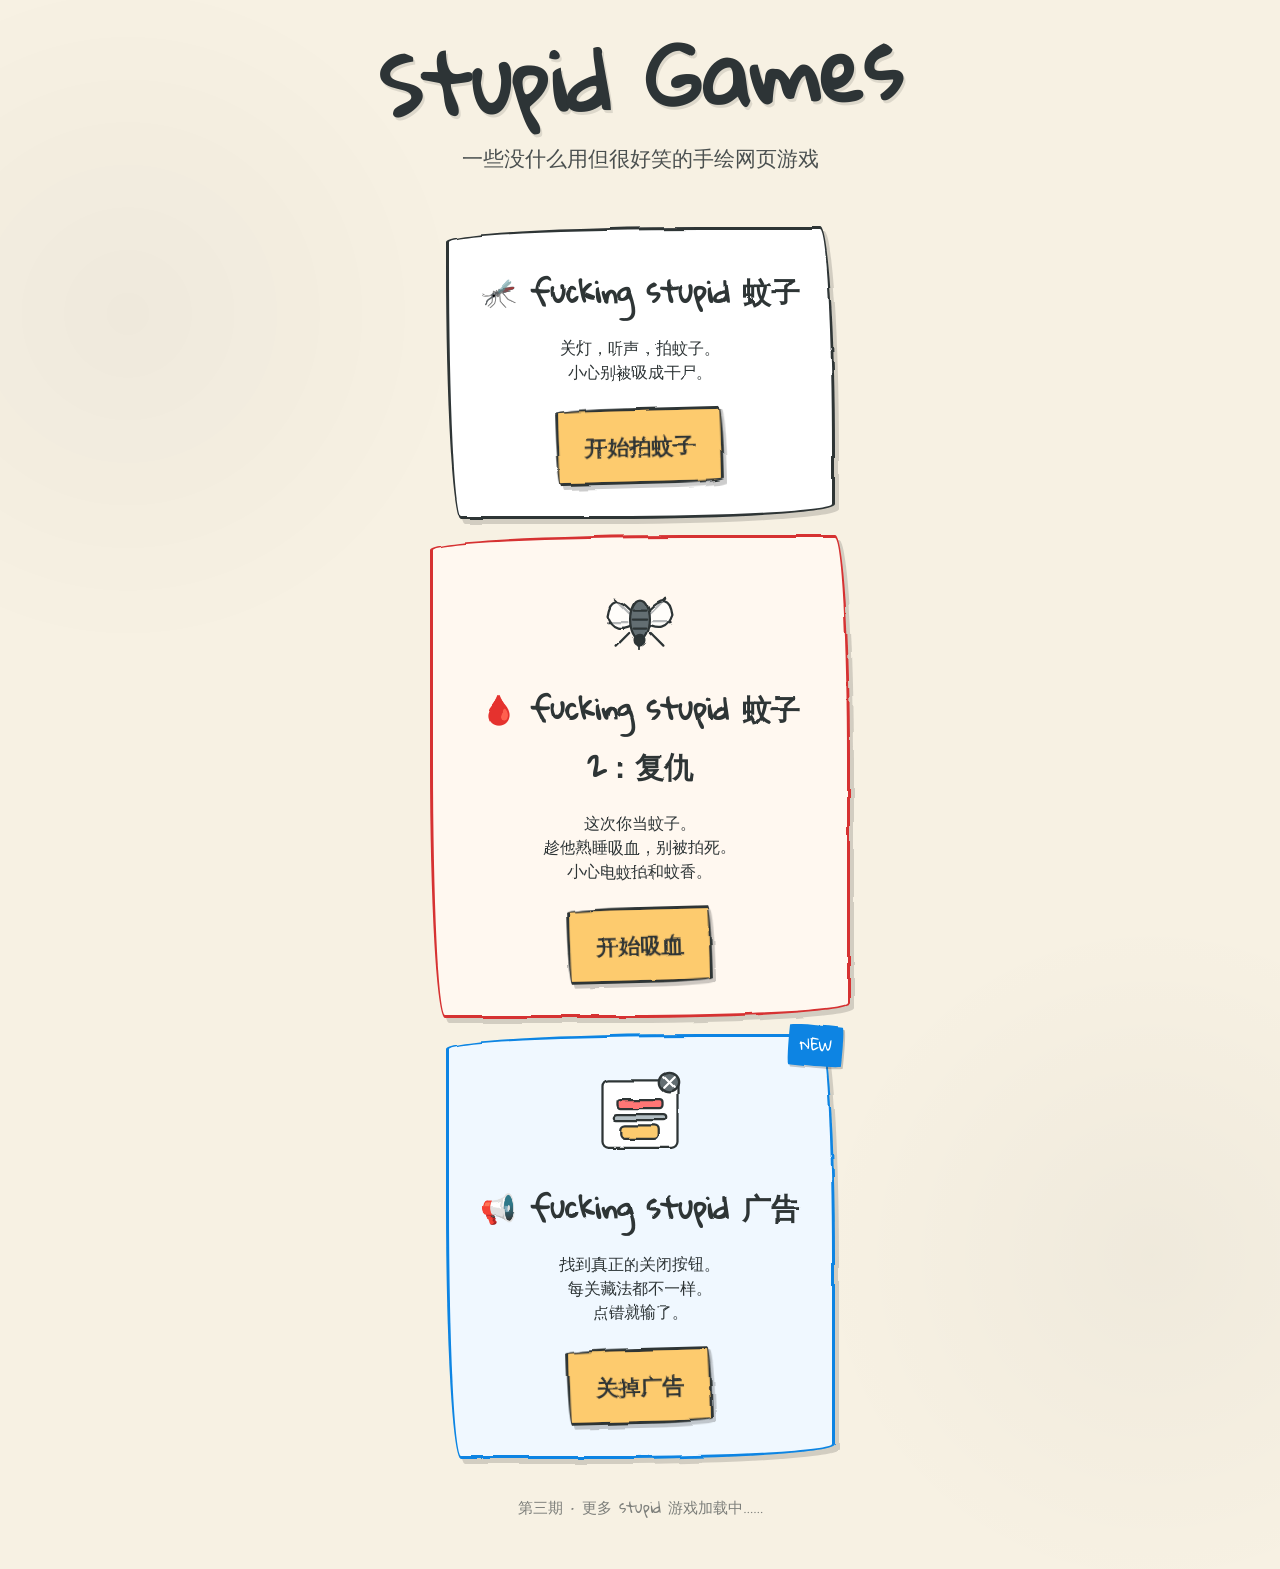
==== index.html @ 65eeae97 "Initial commit" ====
<!DOCTYPE html>
<html lang="zh-CN">
<head>
  <meta charset="UTF-8" />
  <meta name="viewport" content="width=device-width, initial-scale=1.0" />
  <title>Stupid Games — 手绘网页游戏</title>
  <link rel="preconnect" href="https://fonts.googleapis.com">
  <link rel="preconnect" href="https://fonts.gstatic.com" crossorigin>
  <link href="https://fonts.googleapis.com/css2?family=Gloria+Hallelujah&display=swap" rel="stylesheet">
  <link rel="stylesheet" href="shared/styles.css" />
</head>
<body>
  <main class="center-flex">
    <div class="container" style="text-align:center;">
      <h1 class="title-scribble">Stupid Games</h1>
      <p class="subtitle">一些没什么用但很好笑的手绘网页游戏</p>

      <section class="rough-box" style="padding:2rem; margin-top:1rem; display:inline-block; max-width:420px;">
        <h2 style="margin:0 0 1rem; font-size:1.8rem;">🦟 fucking stupid 蚊子</h2>
        <p style="margin:0 0 1.5rem; line-height:1.5;">
          关灯，听声，拍蚊子。<br>
          小心别被吸成干尸。
        </p>
        <a href="games/mosquito/" class="btn-hand">开始拍蚊子</a>
      </section>

      <section class="rough-box" style="padding:2rem; margin-top:1rem; display:inline-block; max-width:420px; background:#fff8f0; border-color:var(--blood);">
        <img src="assets/mosquito2/mosquito.svg" alt="蚊子 2 预览" style="width:90px; height:90px; margin-bottom:0.6rem; filter:url(#rough-filter); animation:preview-flutter 0.12s infinite alternate;" />
        <h2 style="margin:0 0 1rem; font-size:1.8rem;">🩸 fucking stupid 蚊子 2：复仇</h2>
        <p style="margin:0 0 1.5rem; line-height:1.5;">
          这次你当蚊子。<br>
          趁他熟睡吸血，别被拍死。<br>
          小心电蚊拍和蚊香。
        </p>
        <a href="games/mosquito2/" class="btn-hand">开始吸血</a>
      </section>

      <section class="rough-box" style="padding:2rem; margin-top:1rem; display:inline-block; max-width:420px; background:#f0f8ff; border-color:#0984e3;">
        <span style="position:absolute; top:-12px; right:-12px; background:#0984e3; color:#fff; padding:0.3rem 0.7rem; border-radius:255px 15px 225px 15px / 15px 225px 15px 255px; font-size:0.95rem; transform:rotate(6deg); box-shadow:2px 2px 0 rgba(0,0,0,0.2);">NEW</span>
        <img src="assets/ad/ad.svg" alt="广告游戏预览" style="width:90px; height:90px; margin-bottom:0.6rem; filter:url(#rough-filter);" />
        <h2 style="margin:0 0 1rem; font-size:1.8rem;">📢 fucking stupid 广告</h2>
        <p style="margin:0 0 1.5rem; line-height:1.5;">
          找到真正的关闭按钮。<br>
          每关藏法都不一样。<br>
          点错就输了。
        </p>
        <a href="games/ad/" class="btn-hand">关掉广告</a>
      </section>

      <p style="margin-top:2rem; opacity:0.6; font-size:0.95rem;">第三期 · 更多 stupid 游戏加载中……</p>
    </div>
  </main>

  <script type="module">
    import { ensureRoughFilter } from './shared/hand-drawn.js';
    ensureRoughFilter();
  </script>
</body>
</html>
---- shared/styles.css ----
:root {
  --paper: #f7f1e3;
  --ink: #2d3436;
  --blood: #d63031;
  --dark: #0a0a0a;
  --accent: #fdcb6e;
  --font-hand: 'Gloria Hallelujah', 'Caveat', 'Comic Sans MS', cursive, sans-serif;
}

* {
  box-sizing: border-box;
}

html, body {
  margin: 0;
  padding: 0;
  min-height: 100vh;
  font-family: var(--font-hand);
  color: var(--ink);
  background-color: var(--paper);
  background-image:
    radial-gradient(circle at 10% 20%, rgba(0,0,0,0.03) 0%, transparent 20%),
    radial-gradient(circle at 90% 80%, rgba(0,0,0,0.03) 0%, transparent 20%);
}

.rough-box {
  position: relative;
  background: #fff;
  border: 3px solid var(--ink);
  border-radius: 255px 15px 225px 15px / 15px 225px 15px 255px;
  box-shadow: 4px 5px 0 rgba(0,0,0,0.15);
  filter: url(#rough-filter);
}

.btn-hand {
  display: inline-block;
  padding: 0.8rem 1.6rem;
  font-family: var(--font-hand);
  font-size: 1.4rem;
  font-weight: 700;
  color: var(--ink);
  background: var(--accent);
  border: 3px solid var(--ink);
  border-radius: 255px 15px 225px 15px / 15px 225px 15px 255px;
  cursor: pointer;
  transform: rotate(-1.5deg);
  transition: transform 0.12s ease, box-shadow 0.12s ease;
  box-shadow: 3px 4px 0 rgba(0,0,0,0.2);
  filter: url(#rough-filter);
  text-decoration: none;
}

.btn-hand:hover {
  transform: rotate(0deg) scale(1.03);
  box-shadow: 5px 6px 0 rgba(0,0,0,0.2);
}

.btn-hand:active {
  transform: rotate(1deg) scale(0.97);
  box-shadow: 1px 2px 0 rgba(0,0,0,0.2);
}

.btn-hand:disabled {
  opacity: 0.5;
  cursor: not-allowed;
  filter: grayscale(0.6) url(#rough-filter);
}

.title-scribble {
  font-size: clamp(2.5rem, 8vw, 5rem);
  line-height: 1.1;
  margin: 0 0 1rem;
  text-align: center;
  transform: rotate(-2deg);
  text-shadow: 2px 3px 0 rgba(0,0,0,0.1);
}

.subtitle {
  font-size: 1.3rem;
  text-align: center;
  margin: 0 0 2rem;
  opacity: 0.85;
}

.container {
  max-width: 760px;
  margin: 0 auto;
  padding: 2rem 1rem;
}

.center-flex {
  display: flex;
  flex-direction: column;
  align-items: center;
  justify-content: center;
  min-height: 100vh;
}

.hidden {
  display: none !important;
}

@keyframes preview-flutter {
  from { transform: scaleX(1) rotate(-4deg); }
  to { transform: scaleX(0.88) rotate(4deg); }
}
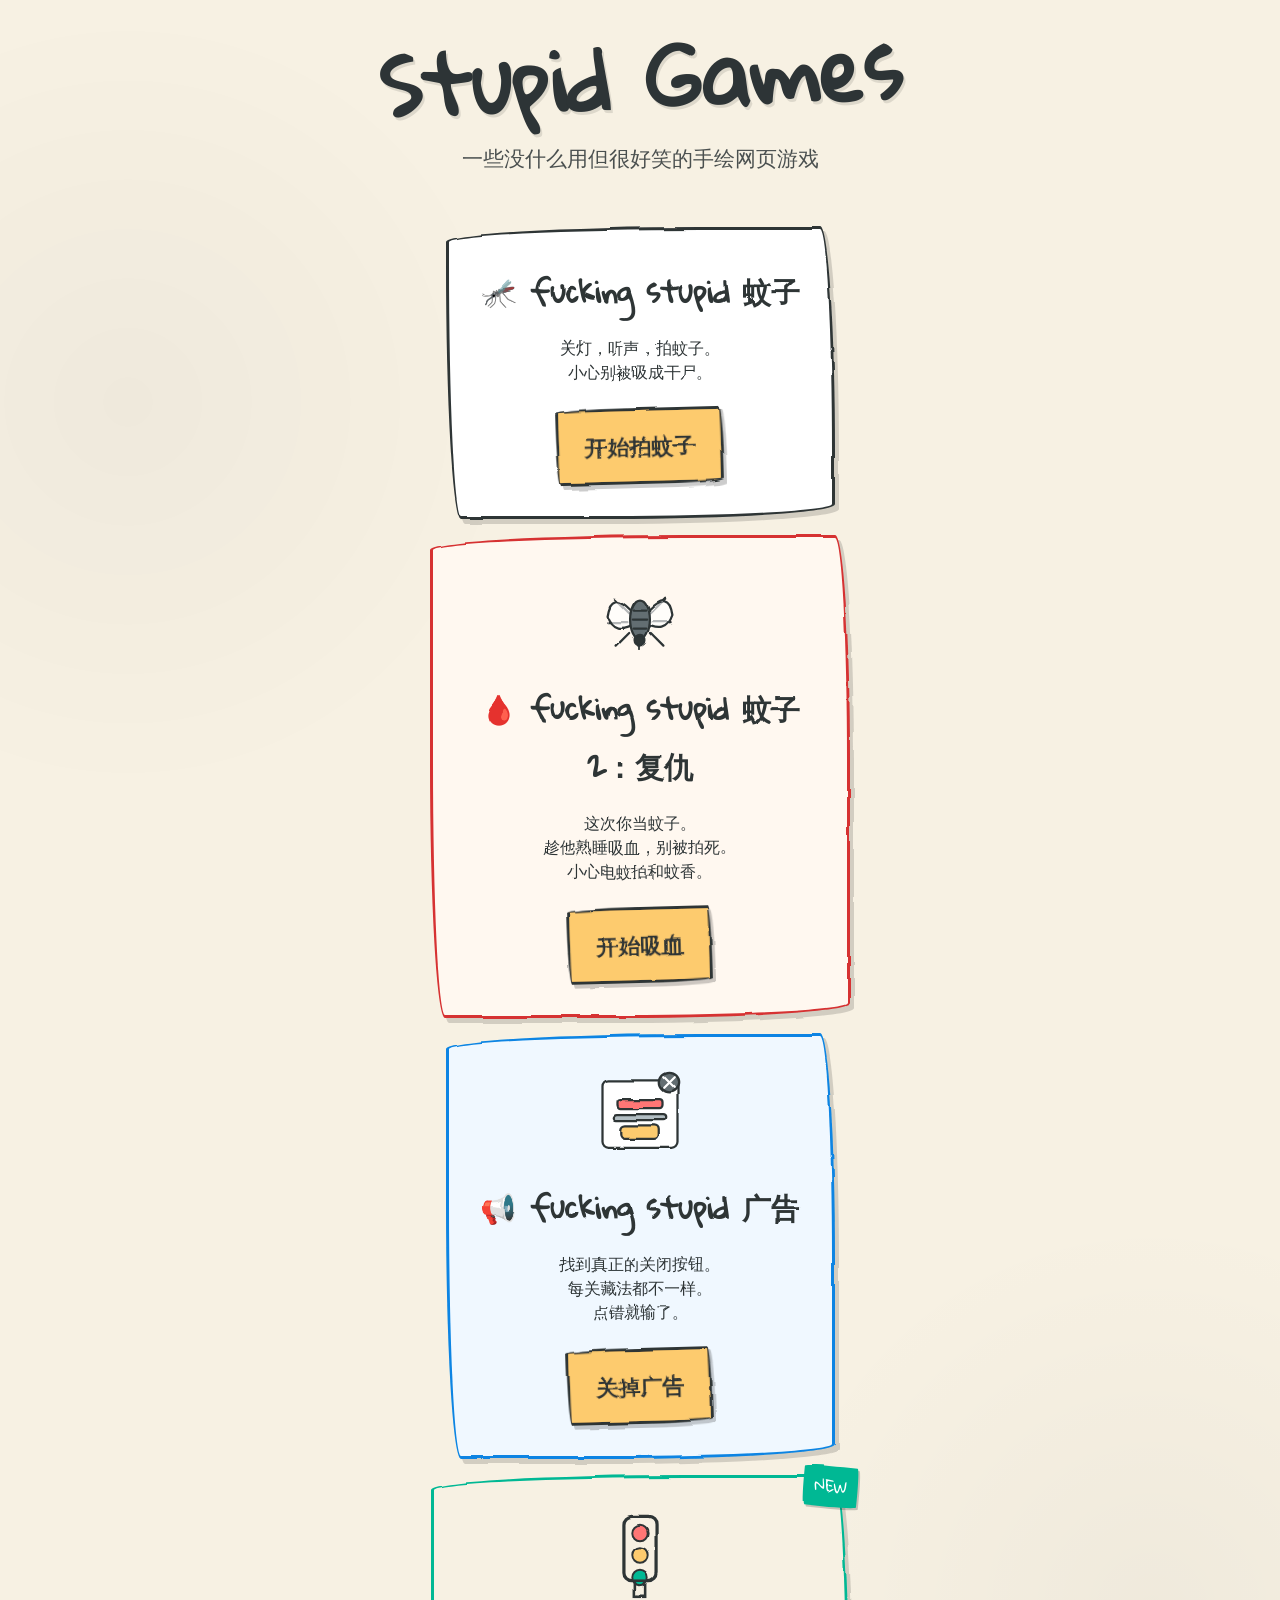
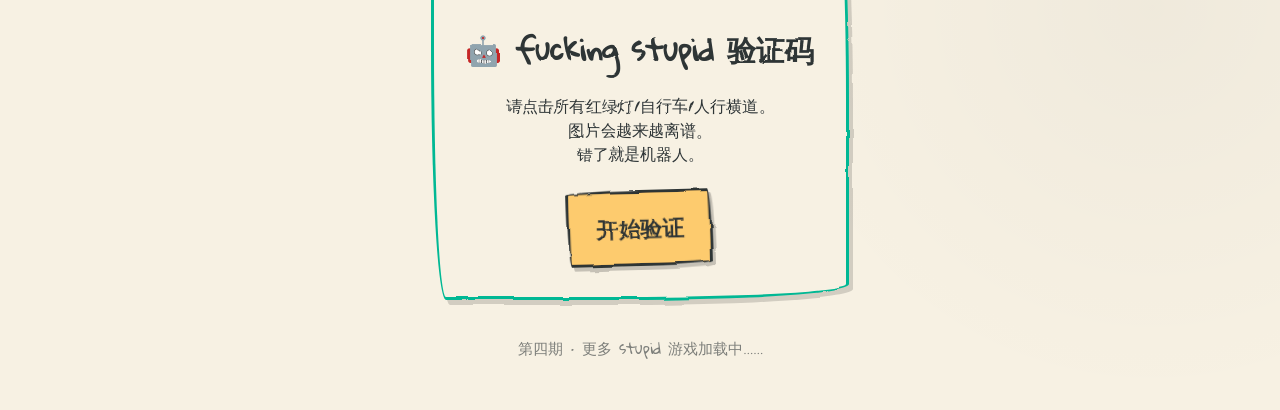
==== commit dd583cee: "Add fucking stupid 验证码 game" ====
--- a/index.html
+++ b/index.html
@@ -36,7 +36,6 @@
       </section>
 
       <section class="rough-box" style="padding:2rem; margin-top:1rem; display:inline-block; max-width:420px; background:#f0f8ff; border-color:#0984e3;">
-        <span style="position:absolute; top:-12px; right:-12px; background:#0984e3; color:#fff; padding:0.3rem 0.7rem; border-radius:255px 15px 225px 15px / 15px 225px 15px 255px; font-size:0.95rem; transform:rotate(6deg); box-shadow:2px 2px 0 rgba(0,0,0,0.2);">NEW</span>
         <img src="assets/ad/ad.svg" alt="广告游戏预览" style="width:90px; height:90px; margin-bottom:0.6rem; filter:url(#rough-filter);" />
         <h2 style="margin:0 0 1rem; font-size:1.8rem;">📢 fucking stupid 广告</h2>
         <p style="margin:0 0 1.5rem; line-height:1.5;">
@@ -47,7 +46,19 @@
         <a href="games/ad/" class="btn-hand">关掉广告</a>
       </section>
 
-      <p style="margin-top:2rem; opacity:0.6; font-size:0.95rem;">第三期 · 更多 stupid 游戏加载中……</p>
+      <section class="rough-box" style="padding:2rem; margin-top:1rem; display:inline-block; max-width:420px; background:#f7f1e3; border-color:#00b894;">
+        <span style="position:absolute; top:-12px; right:-12px; background:#00b894; color:#fff; padding:0.3rem 0.7rem; border-radius:255px 15px 225px 15px / 15px 225px 15px 255px; font-size:0.95rem; transform:rotate(6deg); box-shadow:2px 2px 0 rgba(0,0,0,0.2);">NEW</span>
+        <img src="assets/captcha/traffic-light.svg" alt="验证码游戏预览" style="width:90px; height:90px; margin-bottom:0.6rem; filter:url(#rough-filter);" />
+        <h2 style="margin:0 0 1rem; font-size:1.8rem;">🤖 fucking stupid 验证码</h2>
+        <p style="margin:0 0 1.5rem; line-height:1.5;">
+          请点击所有红绿灯/自行车/人行横道。<br>
+          图片会越来越离谱。<br>
+          错了就是机器人。
+        </p>
+        <a href="games/captcha/" class="btn-hand">开始验证</a>
+      </section>
+
+      <p style="margin-top:2rem; opacity:0.6; font-size:0.95rem;">第四期 · 更多 stupid 游戏加载中……</p>
     </div>
   </main>
 
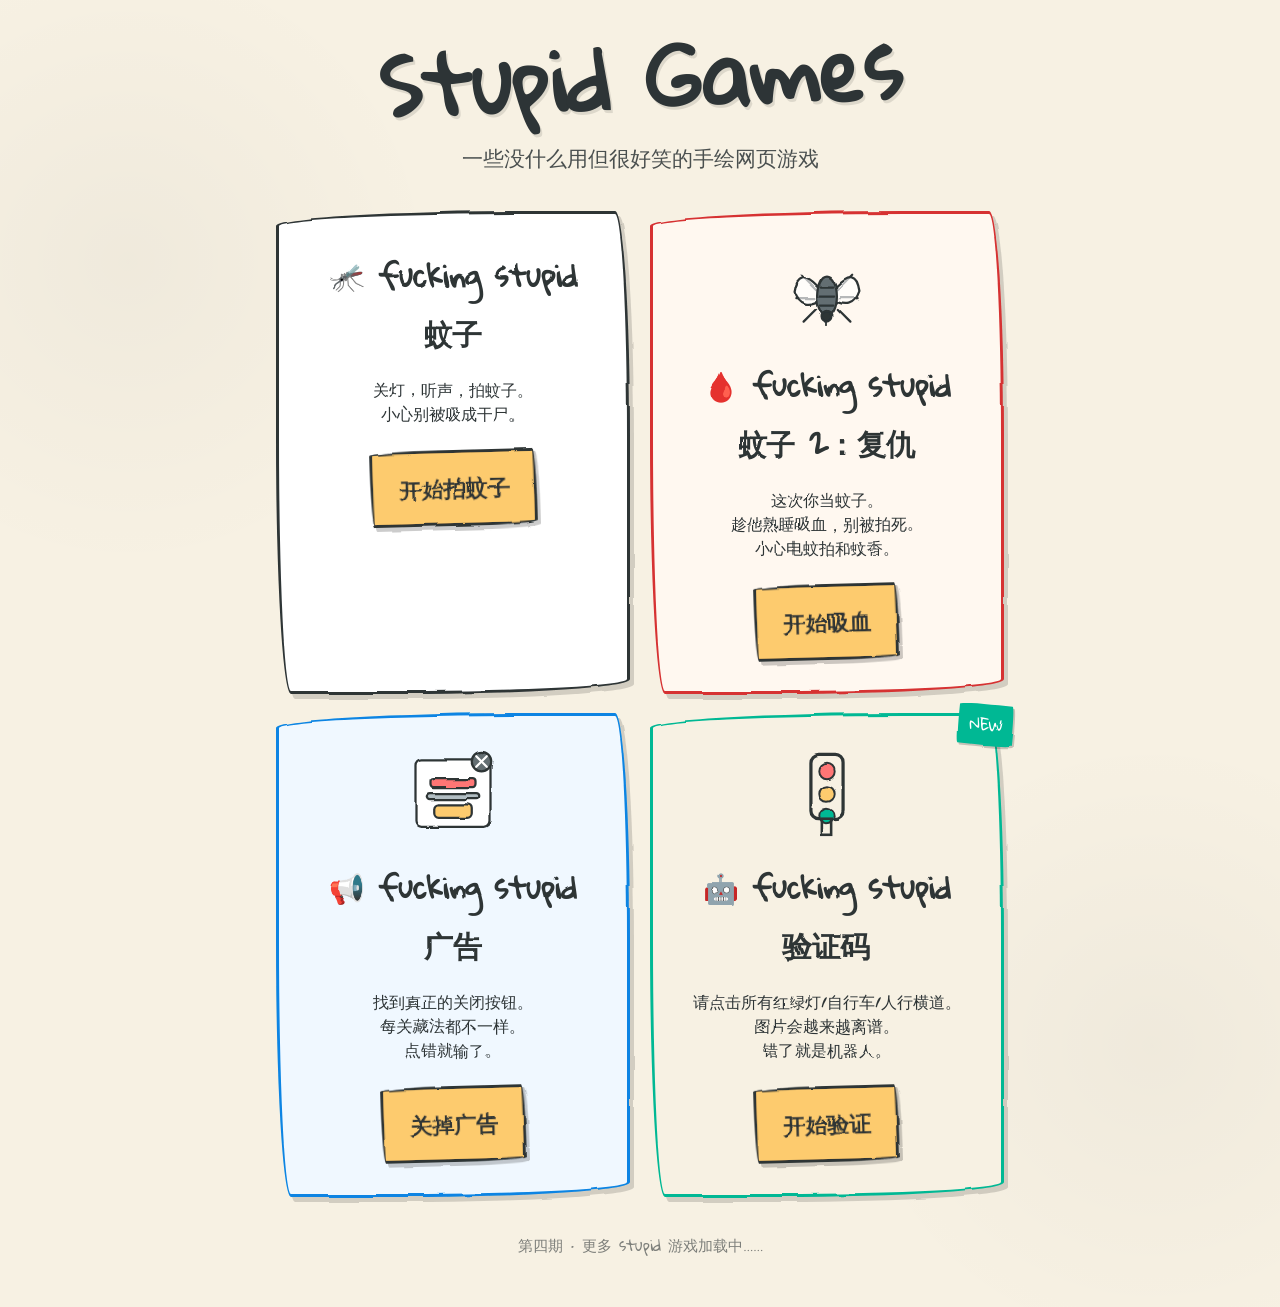
==== commit bc0f50e0: "auto: update at 2026-07-07 16:58:19" ====
--- a/index.html
+++ b/index.html
@@ -15,48 +15,50 @@
       <h1 class="title-scribble">Stupid Games</h1>
       <p class="subtitle">一些没什么用但很好笑的手绘网页游戏</p>
 
-      <section class="rough-box" style="padding:2rem; margin-top:1rem; display:inline-block; max-width:420px;">
-        <h2 style="margin:0 0 1rem; font-size:1.8rem;">🦟 fucking stupid 蚊子</h2>
-        <p style="margin:0 0 1.5rem; line-height:1.5;">
-          关灯，听声，拍蚊子。<br>
-          小心别被吸成干尸。
-        </p>
-        <a href="games/mosquito/" class="btn-hand">开始拍蚊子</a>
-      </section>
+      <div class="game-list">
+        <section class="rough-box game-card">
+          <h2 class="game-card__title">🦟 fucking stupid 蚊子</h2>
+          <p class="game-card__desc">
+            关灯，听声，拍蚊子。<br>
+            小心别被吸成干尸。
+          </p>
+          <a href="games/mosquito/" class="btn-hand">开始拍蚊子</a>
+        </section>
 
-      <section class="rough-box" style="padding:2rem; margin-top:1rem; display:inline-block; max-width:420px; background:#fff8f0; border-color:var(--blood);">
-        <img src="assets/mosquito2/mosquito.svg" alt="蚊子 2 预览" style="width:90px; height:90px; margin-bottom:0.6rem; filter:url(#rough-filter); animation:preview-flutter 0.12s infinite alternate;" />
-        <h2 style="margin:0 0 1rem; font-size:1.8rem;">🩸 fucking stupid 蚊子 2：复仇</h2>
-        <p style="margin:0 0 1.5rem; line-height:1.5;">
-          这次你当蚊子。<br>
-          趁他熟睡吸血，别被拍死。<br>
-          小心电蚊拍和蚊香。
-        </p>
-        <a href="games/mosquito2/" class="btn-hand">开始吸血</a>
-      </section>
+        <section class="rough-box game-card game-card--blood">
+          <img src="assets/mosquito2/mosquito.svg" alt="蚊子 2 预览" class="game-card__preview" style="animation:preview-flutter 0.12s infinite alternate;" />
+          <h2 class="game-card__title">🩸 fucking stupid 蚊子 2：复仇</h2>
+          <p class="game-card__desc">
+            这次你当蚊子。<br>
+            趁他熟睡吸血，别被拍死。<br>
+            小心电蚊拍和蚊香。
+          </p>
+          <a href="games/mosquito2/" class="btn-hand">开始吸血</a>
+        </section>
 
-      <section class="rough-box" style="padding:2rem; margin-top:1rem; display:inline-block; max-width:420px; background:#f0f8ff; border-color:#0984e3;">
-        <img src="assets/ad/ad.svg" alt="广告游戏预览" style="width:90px; height:90px; margin-bottom:0.6rem; filter:url(#rough-filter);" />
-        <h2 style="margin:0 0 1rem; font-size:1.8rem;">📢 fucking stupid 广告</h2>
-        <p style="margin:0 0 1.5rem; line-height:1.5;">
-          找到真正的关闭按钮。<br>
-          每关藏法都不一样。<br>
-          点错就输了。
-        </p>
-        <a href="games/ad/" class="btn-hand">关掉广告</a>
-      </section>
+        <section class="rough-box game-card game-card--blue">
+          <img src="assets/ad/ad.svg" alt="广告游戏预览" class="game-card__preview" />
+          <h2 class="game-card__title">📢 fucking stupid 广告</h2>
+          <p class="game-card__desc">
+            找到真正的关闭按钮。<br>
+            每关藏法都不一样。<br>
+            点错就输了。
+          </p>
+          <a href="games/ad/" class="btn-hand">关掉广告</a>
+        </section>
 
-      <section class="rough-box" style="padding:2rem; margin-top:1rem; display:inline-block; max-width:420px; background:#f7f1e3; border-color:#00b894;">
-        <span style="position:absolute; top:-12px; right:-12px; background:#00b894; color:#fff; padding:0.3rem 0.7rem; border-radius:255px 15px 225px 15px / 15px 225px 15px 255px; font-size:0.95rem; transform:rotate(6deg); box-shadow:2px 2px 0 rgba(0,0,0,0.2);">NEW</span>
-        <img src="assets/captcha/traffic-light.svg" alt="验证码游戏预览" style="width:90px; height:90px; margin-bottom:0.6rem; filter:url(#rough-filter);" />
-        <h2 style="margin:0 0 1rem; font-size:1.8rem;">🤖 fucking stupid 验证码</h2>
-        <p style="margin:0 0 1.5rem; line-height:1.5;">
-          请点击所有红绿灯/自行车/人行横道。<br>
-          图片会越来越离谱。<br>
-          错了就是机器人。
-        </p>
-        <a href="games/captcha/" class="btn-hand">开始验证</a>
-      </section>
+        <section class="rough-box game-card game-card--paper">
+          <span class="game-card__badge">NEW</span>
+          <img src="assets/captcha/traffic-light.svg" alt="验证码游戏预览" class="game-card__preview" />
+          <h2 class="game-card__title">🤖 fucking stupid 验证码</h2>
+          <p class="game-card__desc">
+            请点击所有红绿灯/自行车/人行横道。<br>
+            图片会越来越离谱。<br>
+            错了就是机器人。
+          </p>
+          <a href="games/captcha/" class="btn-hand">开始验证</a>
+        </section>
+      </div>
 
       <p style="margin-top:2rem; opacity:0.6; font-size:0.95rem;">第四期 · 更多 stupid 游戏加载中……</p>
     </div>
--- a/shared/styles.css
+++ b/shared/styles.css
@@ -96,6 +96,68 @@
   min-height: 100vh;
 }
 
+.game-list {
+  display: flex;
+  flex-wrap: wrap;
+  justify-content: center;
+  gap: 1.2rem;
+  margin-top: 1rem;
+}
+
+.game-card {
+  flex: 1 1 280px;
+  max-width: 420px;
+  min-width: 260px;
+  padding: 2rem;
+  text-align: center;
+  background: #fff;
+}
+
+.game-card__badge {
+  position: absolute;
+  top: -12px;
+  right: -12px;
+  padding: 0.3rem 0.7rem;
+  background: #00b894;
+  color: #fff;
+  border-radius: 255px 15px 225px 15px / 15px 225px 15px 255px;
+  font-size: 0.95rem;
+  transform: rotate(6deg);
+  box-shadow: 2px 2px 0 rgba(0,0,0,0.2);
+}
+
+.game-card__preview {
+  width: 90px;
+  height: 90px;
+  margin-bottom: 0.6rem;
+  filter: url(#rough-filter);
+}
+
+.game-card__title {
+  margin: 0 0 1rem;
+  font-size: 1.8rem;
+}
+
+.game-card__desc {
+  margin: 0 0 1.5rem;
+  line-height: 1.5;
+}
+
+.game-card--blood {
+  background: #fff8f0;
+  border-color: var(--blood);
+}
+
+.game-card--blue {
+  background: #f0f8ff;
+  border-color: #0984e3;
+}
+
+.game-card--paper {
+  background: #f7f1e3;
+  border-color: #00b894;
+}
+
 .hidden {
   display: none !important;
 }
